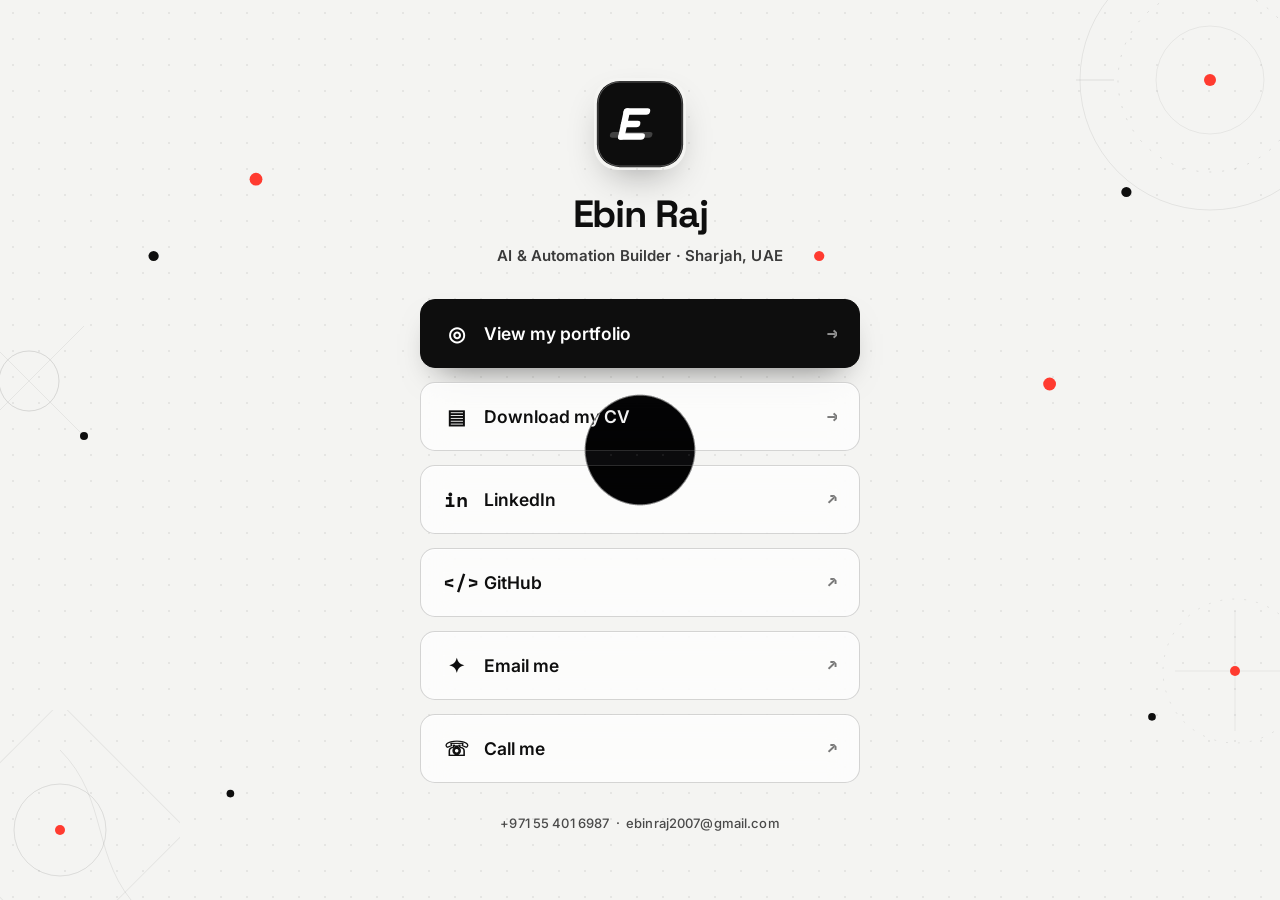
==== links.html @ 3d30efb1 "Add files via upload" ====
<!DOCTYPE html>
<html lang="en">
<head>
<meta charset="UTF-8" />
<meta name="viewport" content="width=device-width, initial-scale=1.0, viewport-fit=cover" />
<meta name="theme-color" content="#f4f4f2" />
<link rel="icon" type="image/svg+xml" href="logo.svg" />
<link rel="apple-touch-icon" href="apple-touch-icon.png" />
<title>Ebin Raj — Links</title>
<link rel="preconnect" href="https://fonts.googleapis.com">
<link rel="preconnect" href="https://fonts.gstatic.com" crossorigin>
<link href="https://fonts.googleapis.com/css2?family=Space+Grotesk:wght@500;600;700&family=Space+Mono&family=Inter:wght@400;500;600&display=swap" rel="stylesheet">
<style>
  :root{--bg:#f4f4f2;--text:#0e0e0e;--muted:#6a6a6a;--faint:#9a9a9a;--line:#e3e3e0;--acc:#ff3b30;--glass:rgba(255,255,255,.55);--brd:rgba(0,0,0,.12)}
  *{margin:0;padding:0;box-sizing:border-box}
  html,body{max-width:100%;overflow-x:hidden}
  body{font-family:'Inter',system-ui,sans-serif;background:var(--bg);color:var(--text);min-height:100vh;-webkit-font-smoothing:antialiased;-webkit-tap-highlight-color:transparent;display:flex;flex-direction:column;align-items:center;justify-content:center;padding:calc(48px + env(safe-area-inset-top)) 22px calc(40px + env(safe-area-inset-bottom));position:relative}
  /* dot grid + abstract art background */
  .grid{position:fixed;inset:0;z-index:0;background-image:radial-gradient(rgba(0,0,0,.06) 1px,transparent 1px);background-size:26px 26px;pointer-events:none}
  .art{position:fixed;inset:0;z-index:0;pointer-events:none;overflow:hidden}
  .art svg{position:absolute}
  .a1{top:-60px;right:-70px;width:280px}
  .a2{bottom:-50px;left:-60px;width:240px}
  .a3{top:34%;left:-46px;width:150px}
  .a4{bottom:16%;right:-40px;width:170px}
  .dots{position:fixed;inset:0;z-index:0;pointer-events:none}
  body.dcur,body.dcur *{cursor:none}
  .wrap{width:100%;max-width:440px;text-align:center;position:relative;z-index:1}
  .avatar{width:92px;height:92px;border-radius:24px;margin:0 auto 20px;overflow:hidden;box-shadow:0 16px 40px -18px rgba(0,0,0,.45)}
  .avatar img{width:100%;height:100%;display:block}
  h1{font-family:'Space Grotesk';font-weight:700;font-size:38px;letter-spacing:-.03em}
  .tag{color:#3a3a3a;font-weight:600;margin-top:8px;font-size:15px;font-family:'Inter';letter-spacing:.01em}
  .links{margin-top:34px;display:flex;flex-direction:column;gap:14px}
  a.link{display:flex;align-items:center;gap:15px;padding:19px 22px;border-radius:15px;background:rgba(255,255,255,.72);border:1.5px solid rgba(0,0,0,.16);backdrop-filter:blur(14px) saturate(140%);-webkit-backdrop-filter:blur(14px) saturate(140%);color:#0e0e0e;text-decoration:none;font-weight:600;font-size:17.5px;transition:transform .2s cubic-bezier(.2,.8,.2,1),background .2s,box-shadow .2s;box-shadow:inset 0 1px 0 rgba(255,255,255,.7)}
  a.link:hover{background:#fff;box-shadow:0 14px 30px -18px rgba(0,0,0,.45),inset 0 1px 0 rgba(255,255,255,.8)}
  a.primary{background:var(--text);color:#fff;border-color:var(--text);box-shadow:0 16px 34px -18px rgba(0,0,0,.6)}
  a.primary:hover{background:#000;color:#fff}
  .ic{width:26px;text-align:center;font-size:20px;flex:0 0 auto;font-family:'Space Mono';font-weight:700}
  .arw{margin-left:auto;opacity:.55;font-family:'Space Mono';font-size:17px}
  footer{margin-top:32px;color:#4a4a4a;font-size:13px;font-weight:500;font-family:'Inter';letter-spacing:.01em}
</style>
</head>
<body>
<div class="grid"></div>
<div class="art" aria-hidden="true">
  <svg class="a1" viewBox="0 0 280 280" fill="none" stroke="#000"><circle cx="140" cy="140" r="130" stroke-opacity=".07"/><circle cx="140" cy="140" r="92" stroke-opacity=".1" stroke-dasharray="2 11"/><circle cx="140" cy="140" r="54" stroke-opacity=".06"/><path d="M140 6 V44 M6 140 H44" stroke-opacity=".09"/><circle cx="140" cy="140" r="6" fill="#ff3b30" stroke="none"/></svg>
  <svg class="a2" viewBox="0 0 240 240" fill="none" stroke="#000"><rect x="30" y="30" width="180" height="180" stroke-opacity=".06" transform="rotate(45 120 120)"/><circle cx="120" cy="120" r="46" stroke-opacity=".1"/><path d="M120 40 C170 90 150 150 200 200" stroke-opacity=".07"/><circle cx="120" cy="120" r="5" fill="#ff3b30" stroke="none"/></svg>
  <svg class="a3" viewBox="0 0 150 150" fill="none" stroke="#000"><path d="M20 20 L130 130 M130 20 L20 130" stroke-opacity=".06"/><circle cx="75" cy="75" r="30" stroke-opacity=".12"/><circle cx="20" cy="20" r="4" fill="#ff3b30" stroke="none"/><circle cx="130" cy="130" r="4" fill="#0e0e0e" stroke="none"/></svg>
  <svg class="a4" viewBox="0 0 170 170" fill="none" stroke="#000"><circle cx="85" cy="85" r="72" stroke-opacity=".08" stroke-dasharray="2 10"/><path d="M85 25 V145 M25 85 H145" stroke-opacity=".06"/><circle cx="85" cy="85" r="5" fill="#ff3b30" stroke="none"/></svg>
</div>
<svg class="dots" aria-hidden="true" viewBox="0 0 1000 1000" preserveAspectRatio="xMidYMid slice">
  <g fill="#0e0e0e"><circle cx="120" cy="200" r="4"/><circle cx="880" cy="150" r="4"/><circle cx="300" cy="820" r="4"/><circle cx="760" cy="880" r="4"/><circle cx="520" cy="120" r="3"/><circle cx="180" cy="620" r="3"/><circle cx="900" cy="560" r="3"/></g>
  <g fill="#ff3b30"><circle cx="200" cy="140" r="5"/><circle cx="820" cy="300" r="5"/><circle cx="140" cy="760" r="4"/><circle cx="860" cy="760" r="4"/><circle cx="640" cy="200" r="4"/><circle cx="380" cy="900" r="3"/></g>
</svg>
<div class="wrap">
  <div class="avatar"><img src="logo.svg" alt="Ebin Raj logo" /></div>
  <h1>Ebin Raj</h1>
  <div class="tag">AI &amp; Automation Builder · Sharjah, UAE</div>

  <div class="links">
    <a class="link primary" href="https://ebinraj2007-cmd.github.io"><span class="ic">◎</span> View my portfolio <span class="arw">→</span></a>
    <a class="link" href="cv.pdf"><span class="ic">▤</span> Download my CV <span class="arw">→</span></a>
    <a class="link" href="https://linkedin.com/in/ebin-raj-3b3243366"><span class="ic">in</span> LinkedIn <span class="arw">↗</span></a>
    <a class="link" href="https://github.com/ebinraj2007-cmd"><span class="ic">&lt;/&gt;</span> GitHub <span class="arw">↗</span></a>
    <a class="link" href="mailto:ebinraj2007@gmail.com"><span class="ic">✦</span> Email me <span class="arw">↗</span></a>
    <a class="link" href="tel:+971554016987"><span class="ic">☏</span> Call me <span class="arw">↗</span></a>
  </div>

  <footer>+971 55 401 6987 &nbsp;·&nbsp; ebinraj2007@gmail.com</footer>
</div>
<script>
  // subtle click sound + magnetic pull, matching the portfolio
  let AC=null,on=true;
  function ac(){if(!AC){try{AC=new(window.AudioContext||window.webkitAudioContext)()}catch(e){return}}if(AC.state==='suspended')AC.resume()}
  function tone(f,d,t,v){if(!on)return;ac();if(!AC)return;const o=AC.createOscillator(),g=AC.createGain();o.type=t;o.frequency.value=f;g.gain.setValueAtTime(0,AC.currentTime);g.gain.linearRampToValueAtTime(v,AC.currentTime+.01);g.gain.exponentialRampToValueAtTime(.0001,AC.currentTime+d);o.connect(g);g.connect(AC.destination);o.start();o.stop(AC.currentTime+d)}
  if(!matchMedia('(pointer:coarse)').matches){
    document.querySelectorAll('a.link').forEach(el=>{
      el.style.willChange='transform';
      el.addEventListener('mouseenter',()=>tone(620,.06,'sine',.03));
      el.addEventListener('mousemove',e=>{const r=el.getBoundingClientRect();el.style.transform='translate('+((e.clientX-(r.left+r.width/2))*.12)+'px,'+((e.clientY-(r.top+r.height/2))*.3)+'px)'});
      el.addEventListener('mouseleave',()=>el.style.transform='');
      el.addEventListener('click',()=>{tone(520,.05,'triangle',.05);setTimeout(()=>tone(880,.08,'sine',.03),16)});
    });
  }
  // liquid metaball inverting cursor (same as portfolio)
  if(matchMedia('(pointer:fine)').matches){
    const NS='http://www.w3.org/2000/svg';
    const svg=document.createElementNS(NS,'svg');svg.style.cssText='position:fixed;inset:0;width:100vw;height:100vh;z-index:95;pointer-events:none;mix-blend-mode:difference';
    svg.innerHTML='<defs><filter id="goof"><feGaussianBlur in="SourceGraphic" stdDeviation="16" result="b"/><feColorMatrix in="b" mode="matrix" values="1 0 0 0 0 0 1 0 0 0 0 0 1 0 0 0 0 0 20 -9"/></filter></defs>';
    const g=document.createElementNS(NS,'g');g.setAttribute('filter','url(#goof)');g.setAttribute('fill','#fff');svg.appendChild(g);document.body.appendChild(svg);
    let mx=innerWidth/2,my=innerHeight/2;const N=18,blobs=[],circ=[];
    for(let i=0;i<N;i++){const c=document.createElementNS(NS,'circle');c.setAttribute('r',Math.max(18,56-i*2.1));g.appendChild(c);circ.push(c);blobs.push({x:mx,y:my});}
    addEventListener('mousemove',e=>{mx=e.clientX;my=e.clientY});
    (function lp(){
      blobs[0].x+=(mx-blobs[0].x)*0.085;blobs[0].y+=(my-blobs[0].y)*0.085;circ[0].setAttribute('cx',blobs[0].x);circ[0].setAttribute('cy',blobs[0].y);
      for(let i=1;i<N;i++){const b=blobs[i],p=blobs[i-1];b.x+=(p.x-b.x)*0.45;b.y+=(p.y-b.y)*0.45;circ[i].setAttribute('cx',b.x);circ[i].setAttribute('cy',b.y);}
      requestAnimationFrame(lp);
    })();
  }
</script>
</body>
</html>
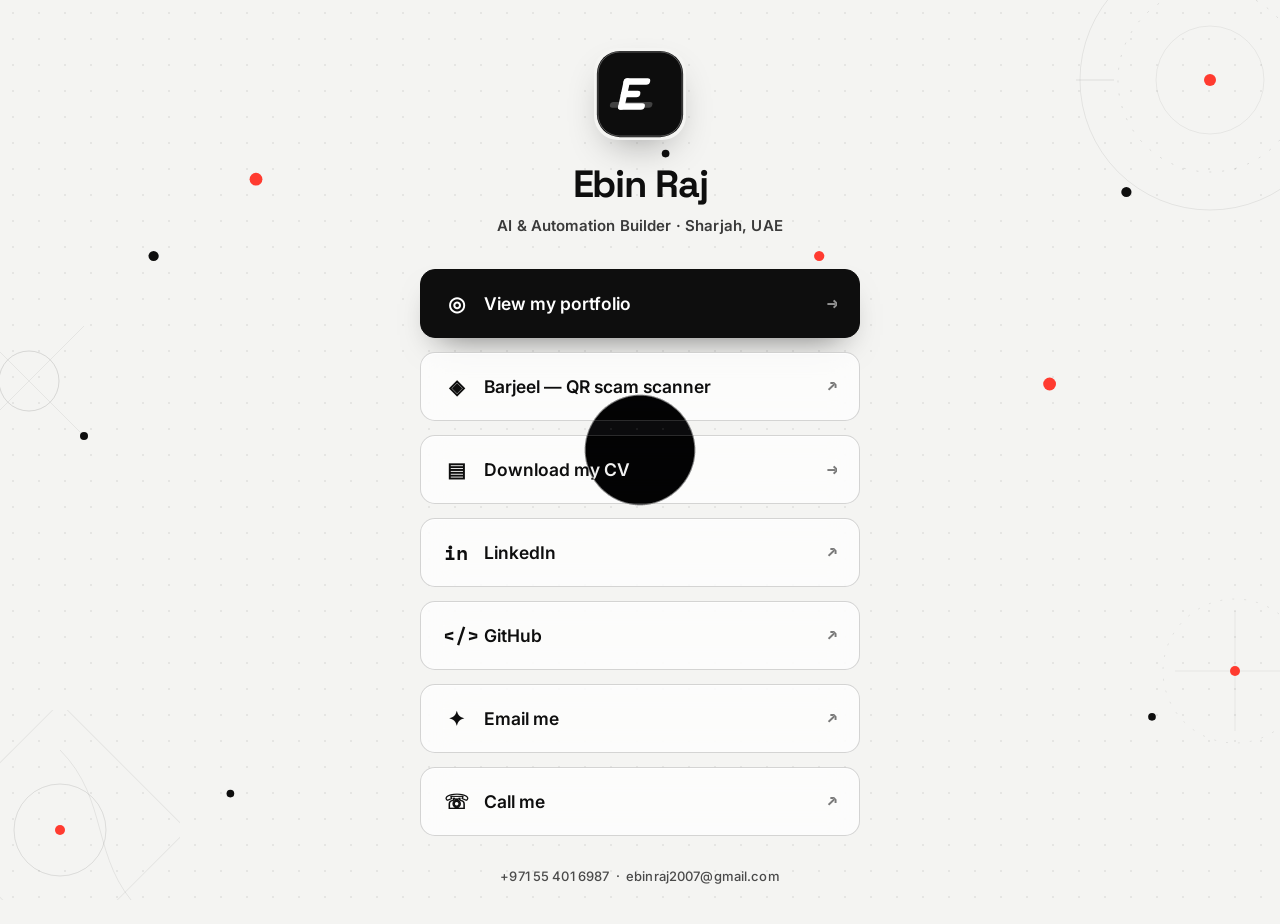
==== commit 1dd1a94d: "Update CV with Barjeel and new certs; add Barjeel to links page" ====
--- a/links.html
+++ b/links.html
@@ -4,8 +4,12 @@
 <meta charset="UTF-8" />
 <meta name="viewport" content="width=device-width, initial-scale=1.0, viewport-fit=cover" />
 <meta name="theme-color" content="#f4f4f2" />
+<link rel="icon" href="favicon.ico" sizes="any" />
 <link rel="icon" type="image/svg+xml" href="logo.svg" />
-<link rel="apple-touch-icon" href="apple-touch-icon.png" />
+<link rel="icon" type="image/png" sizes="32x32" href="favicon-32x32.png" />
+<link rel="icon" type="image/png" sizes="16x16" href="favicon-16x16.png" />
+<link rel="apple-touch-icon" sizes="180x180" href="apple-touch-icon.png" />
+<link rel="manifest" href="site.webmanifest" />
 <title>Ebin Raj — Links</title>
 <link rel="preconnect" href="https://fonts.googleapis.com">
 <link rel="preconnect" href="https://fonts.gstatic.com" crossorigin>
@@ -59,6 +63,7 @@
 
   <div class="links">
     <a class="link primary" href="https://ebinraj2007-cmd.github.io"><span class="ic">◎</span> View my portfolio <span class="arw">→</span></a>
+    <a class="link" href="https://ebinraj2007-cmd.github.io/barjeel/"><span class="ic">◈</span> Barjeel — QR scam scanner <span class="arw">↗</span></a>
     <a class="link" href="cv.pdf"><span class="ic">▤</span> Download my CV <span class="arw">→</span></a>
     <a class="link" href="https://linkedin.com/in/ebin-raj-3b3243366"><span class="ic">in</span> LinkedIn <span class="arw">↗</span></a>
     <a class="link" href="https://github.com/ebinraj2007-cmd"><span class="ic">&lt;/&gt;</span> GitHub <span class="arw">↗</span></a>
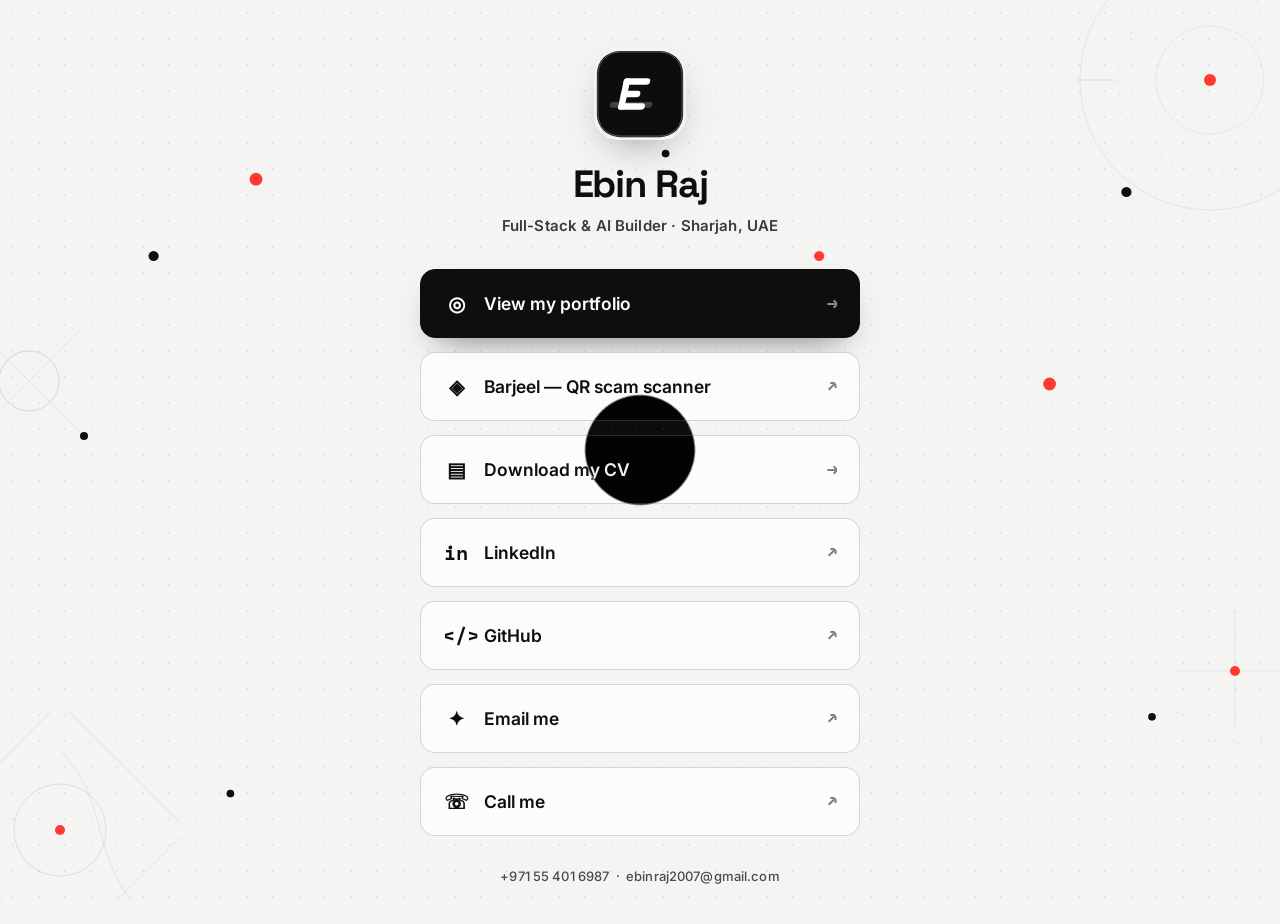
==== commit bbb75a62: "brand-sync: hero role to Full-Stack & AI Builder, refresh What I do and Toolkit from CV Identity" ====
--- a/links.html
+++ b/links.html
@@ -59,13 +59,13 @@
 <div class="wrap">
   <div class="avatar"><img src="logo.svg" alt="Ebin Raj logo" /></div>
   <h1>Ebin Raj</h1>
-  <div class="tag">AI &amp; Automation Builder · Sharjah, UAE</div>
+  <div class="tag">Full-Stack &amp; AI Builder · Sharjah, UAE</div>
 
   <div class="links">
     <a class="link primary" href="https://ebinraj2007-cmd.github.io"><span class="ic">◎</span> View my portfolio <span class="arw">→</span></a>
     <a class="link" href="https://ebinraj2007-cmd.github.io/barjeel/"><span class="ic">◈</span> Barjeel — QR scam scanner <span class="arw">↗</span></a>
     <a class="link" href="cv.pdf"><span class="ic">▤</span> Download my CV <span class="arw">→</span></a>
-    <a class="link" href="https://linkedin.com/in/ebin-raj-3b3243366"><span class="ic">in</span> LinkedIn <span class="arw">↗</span></a>
+    <a class="link" href="https://www.linkedin.com/in/ebinraj2007"><span class="ic">in</span> LinkedIn <span class="arw">↗</span></a>
     <a class="link" href="https://github.com/ebinraj2007-cmd"><span class="ic">&lt;/&gt;</span> GitHub <span class="arw">↗</span></a>
     <a class="link" href="mailto:ebinraj2007@gmail.com"><span class="ic">✦</span> Email me <span class="arw">↗</span></a>
     <a class="link" href="tel:+971554016987"><span class="ic">☏</span> Call me <span class="arw">↗</span></a>
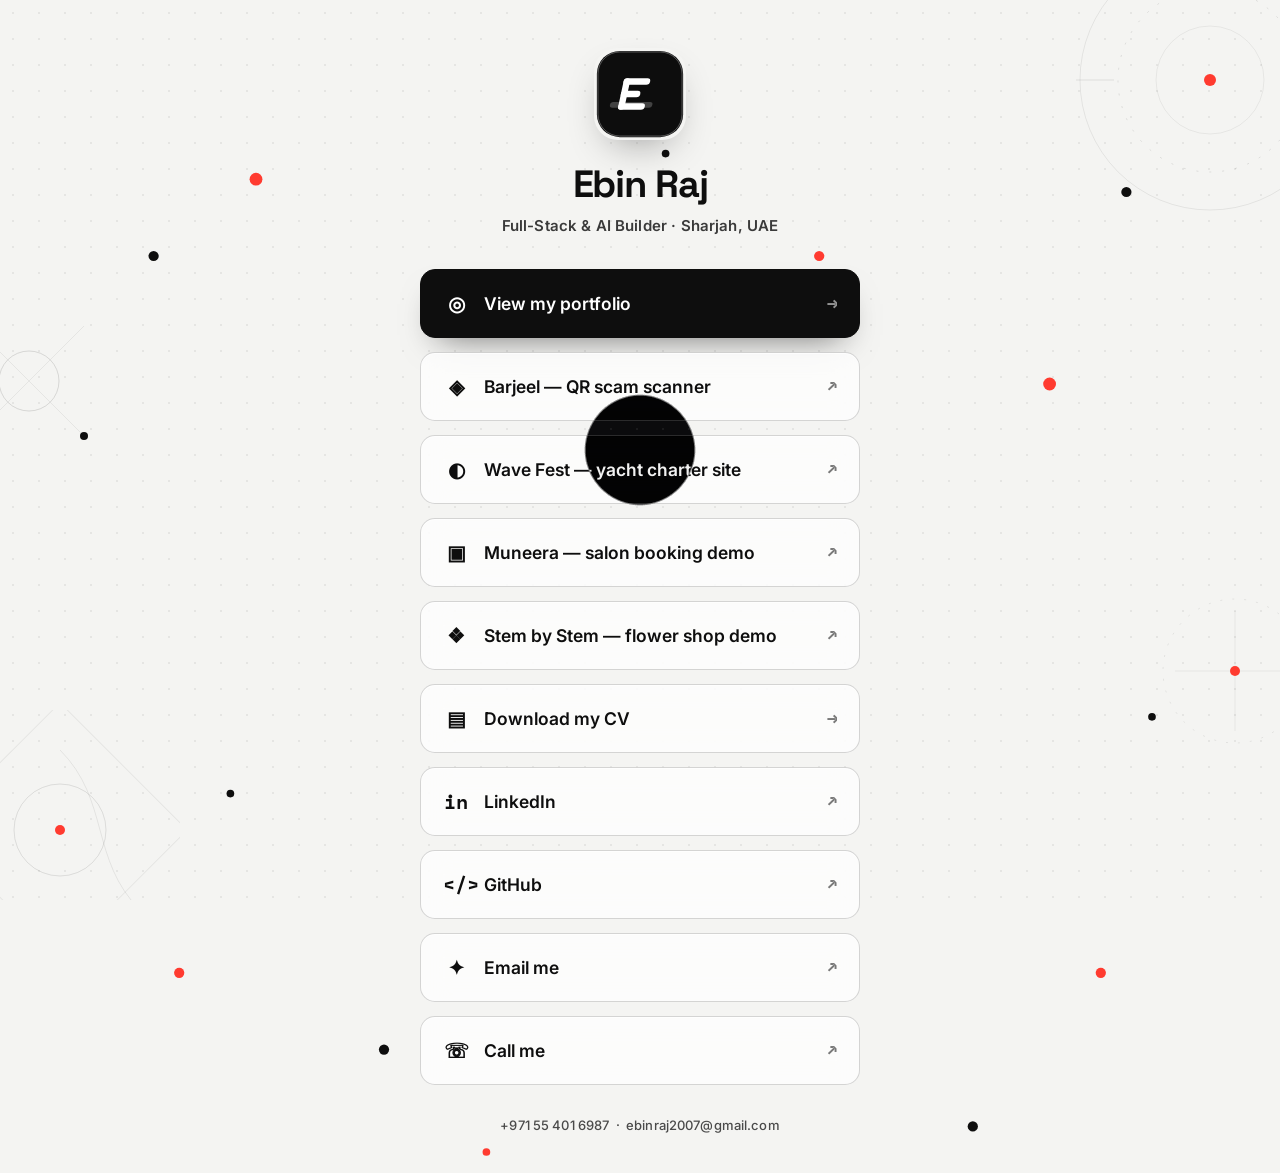
==== commit c040e769: "Add cards for current work: Keel, Netherd, Wave Fest, Muneera, Stem by Stem Selected work goes from " ====
--- a/links.html
+++ b/links.html
@@ -64,6 +64,9 @@
   <div class="links">
     <a class="link primary" href="https://ebinraj2007-cmd.github.io"><span class="ic">◎</span> View my portfolio <span class="arw">→</span></a>
     <a class="link" href="https://ebinraj2007-cmd.github.io/barjeel/"><span class="ic">◈</span> Barjeel — QR scam scanner <span class="arw">↗</span></a>
+    <a class="link" href="https://wavefest.vercel.app"><span class="ic">◐</span> Wave Fest — yacht charter site <span class="arw">↗</span></a>
+    <a class="link" href="https://muneera-beauty-center.vercel.app"><span class="ic">▣</span> Muneera — salon booking demo <span class="arw">↗</span></a>
+    <a class="link" href="https://stem-by-stem.vercel.app"><span class="ic">❖</span> Stem by Stem — flower shop demo <span class="arw">↗</span></a>
     <a class="link" href="cv.pdf"><span class="ic">▤</span> Download my CV <span class="arw">→</span></a>
     <a class="link" href="https://www.linkedin.com/in/ebinraj2007"><span class="ic">in</span> LinkedIn <span class="arw">↗</span></a>
     <a class="link" href="https://github.com/ebinraj2007-cmd"><span class="ic">&lt;/&gt;</span> GitHub <span class="arw">↗</span></a>
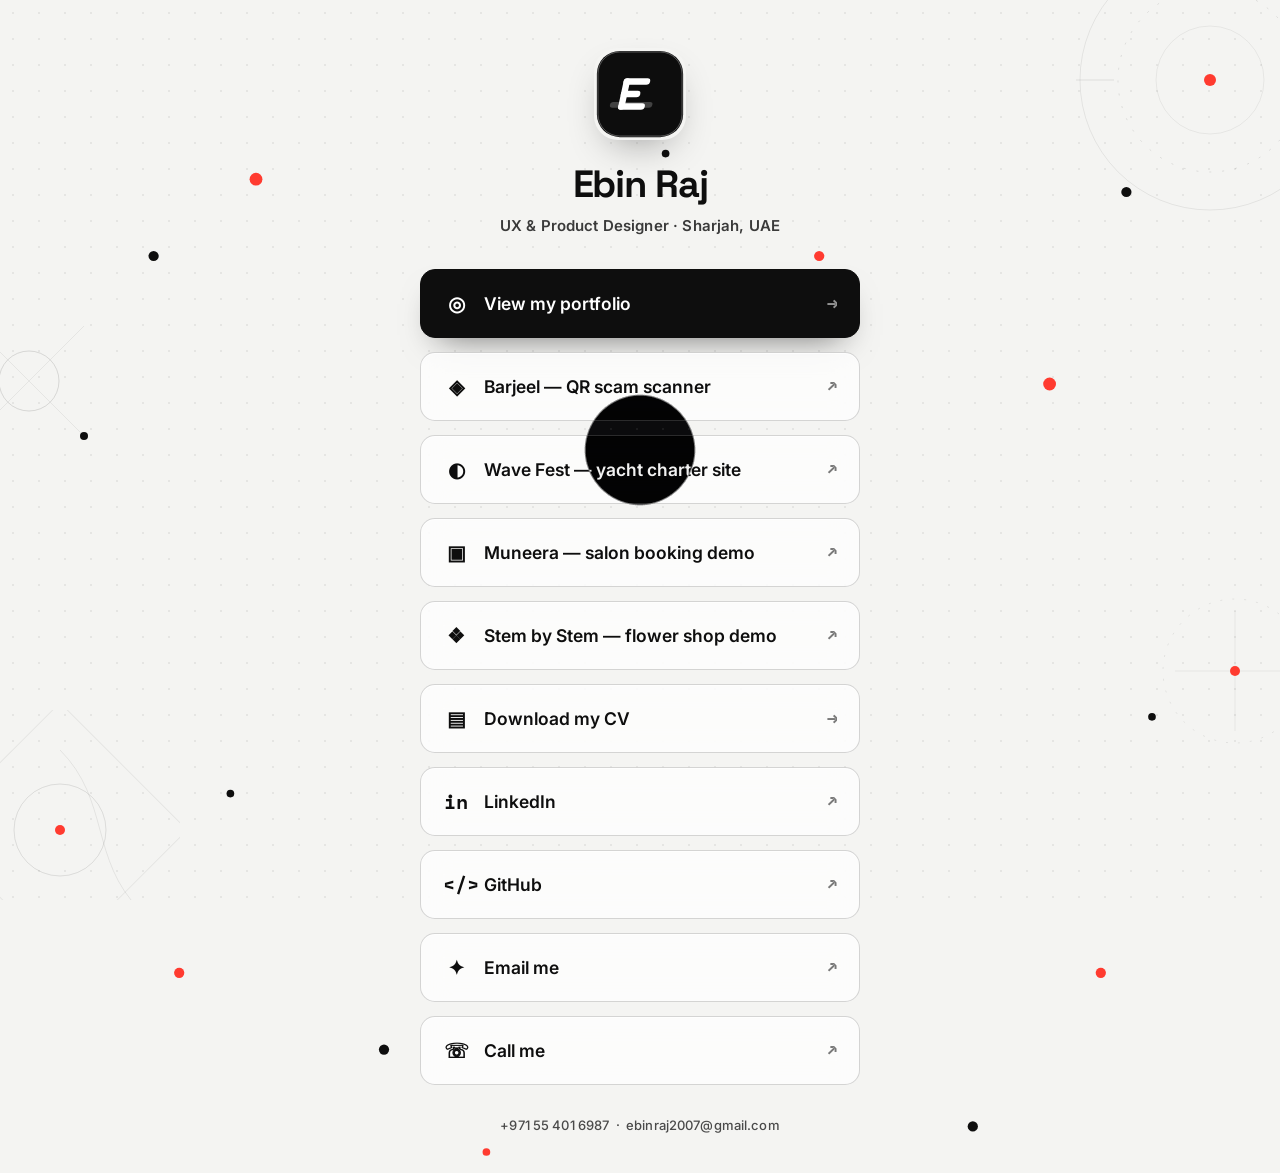
==== commit c65d1893: "Reposition portfolio as UX & Product Designer The CV now applies for UX Designer roles, but the port" ====
--- a/links.html
+++ b/links.html
@@ -59,7 +59,7 @@
 <div class="wrap">
   <div class="avatar"><img src="logo.svg" alt="Ebin Raj logo" /></div>
   <h1>Ebin Raj</h1>
-  <div class="tag">Full-Stack &amp; AI Builder · Sharjah, UAE</div>
+  <div class="tag">UX &amp; Product Designer · Sharjah, UAE</div>
 
   <div class="links">
     <a class="link primary" href="https://ebinraj2007-cmd.github.io"><span class="ic">◎</span> View my portfolio <span class="arw">→</span></a>
